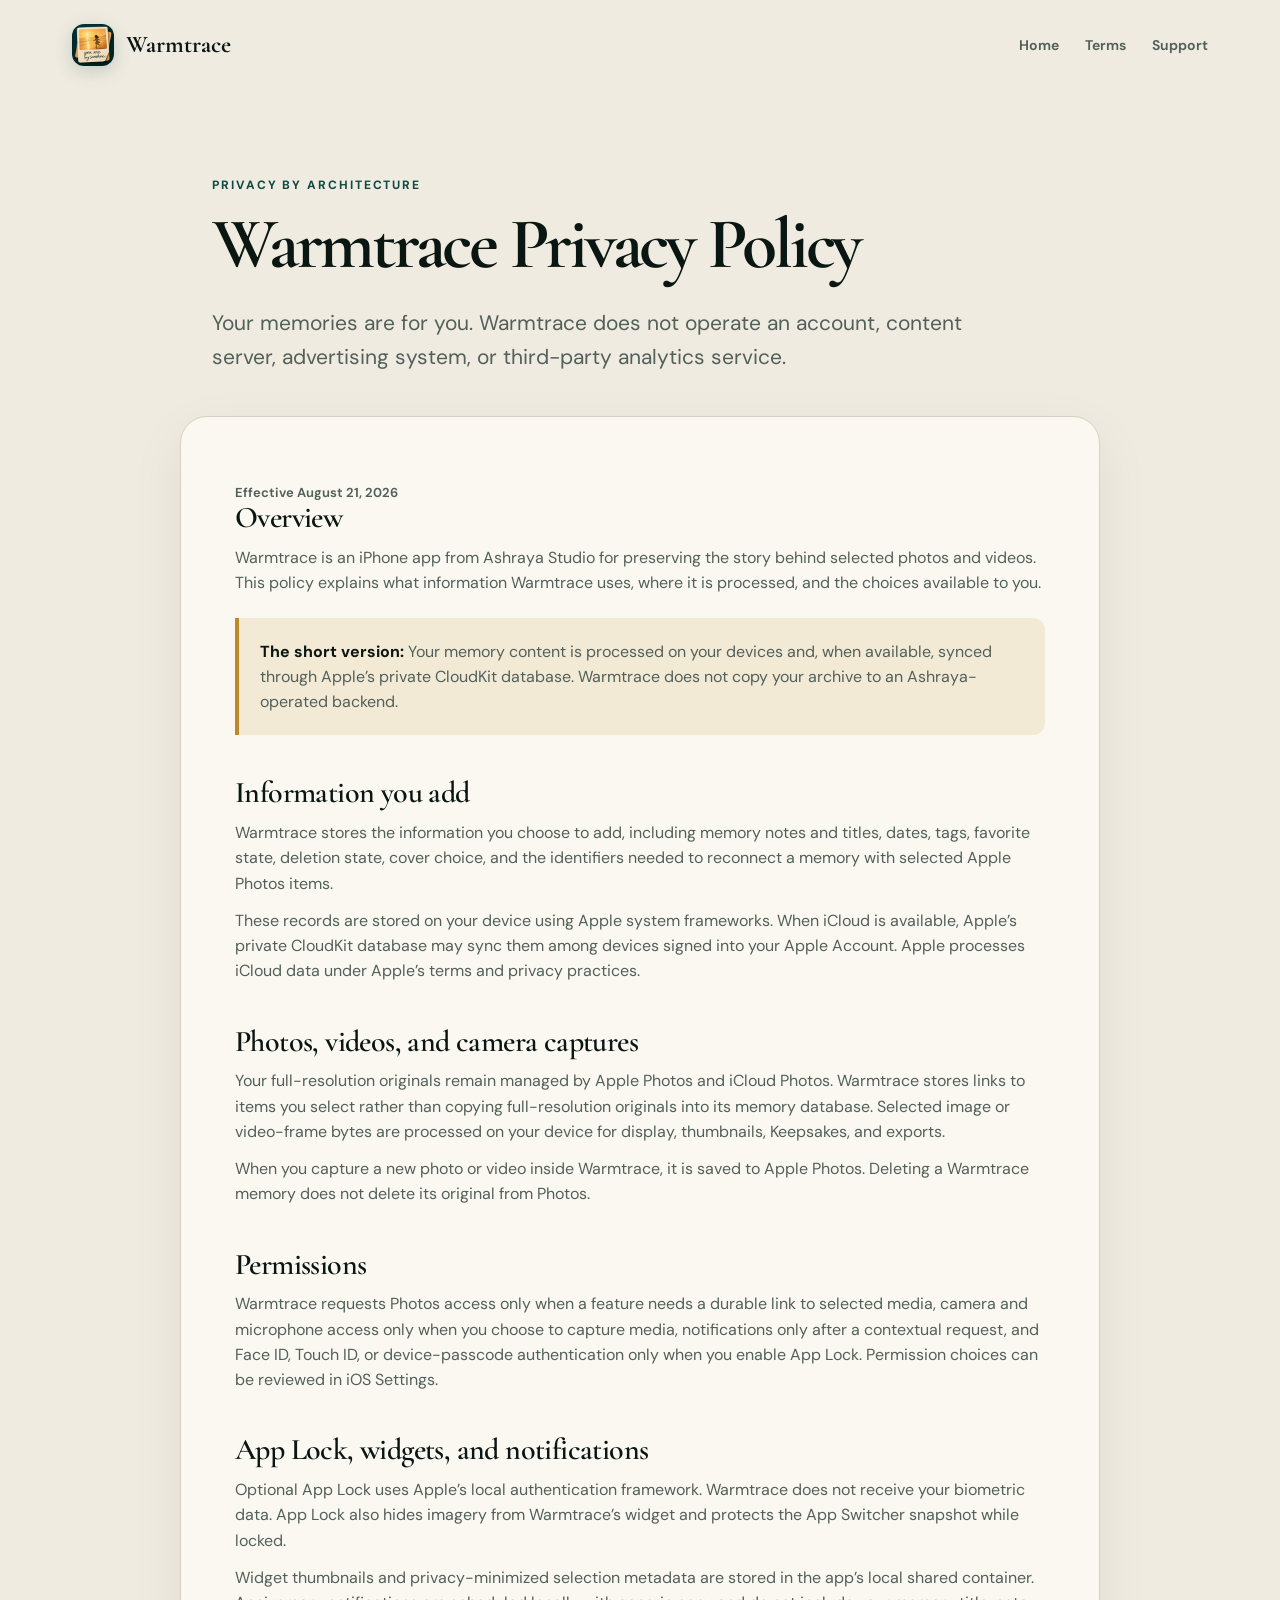
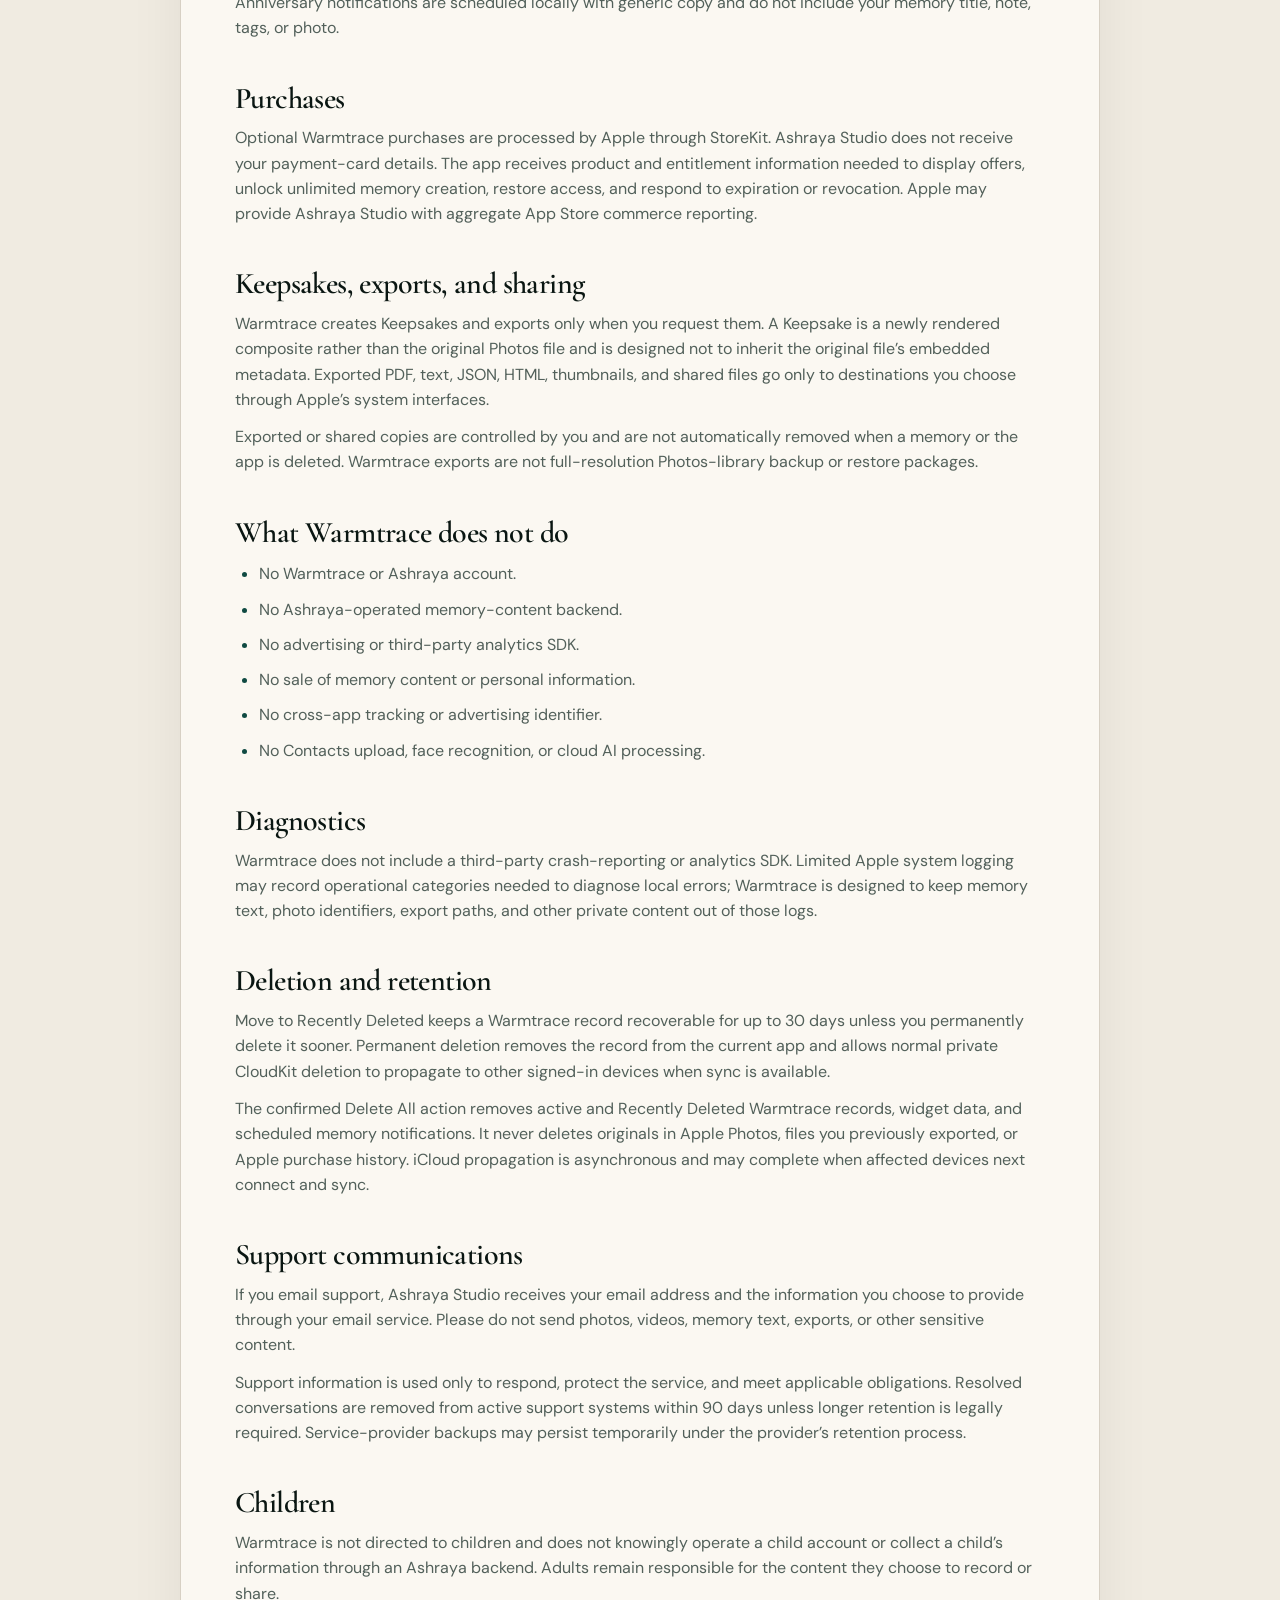
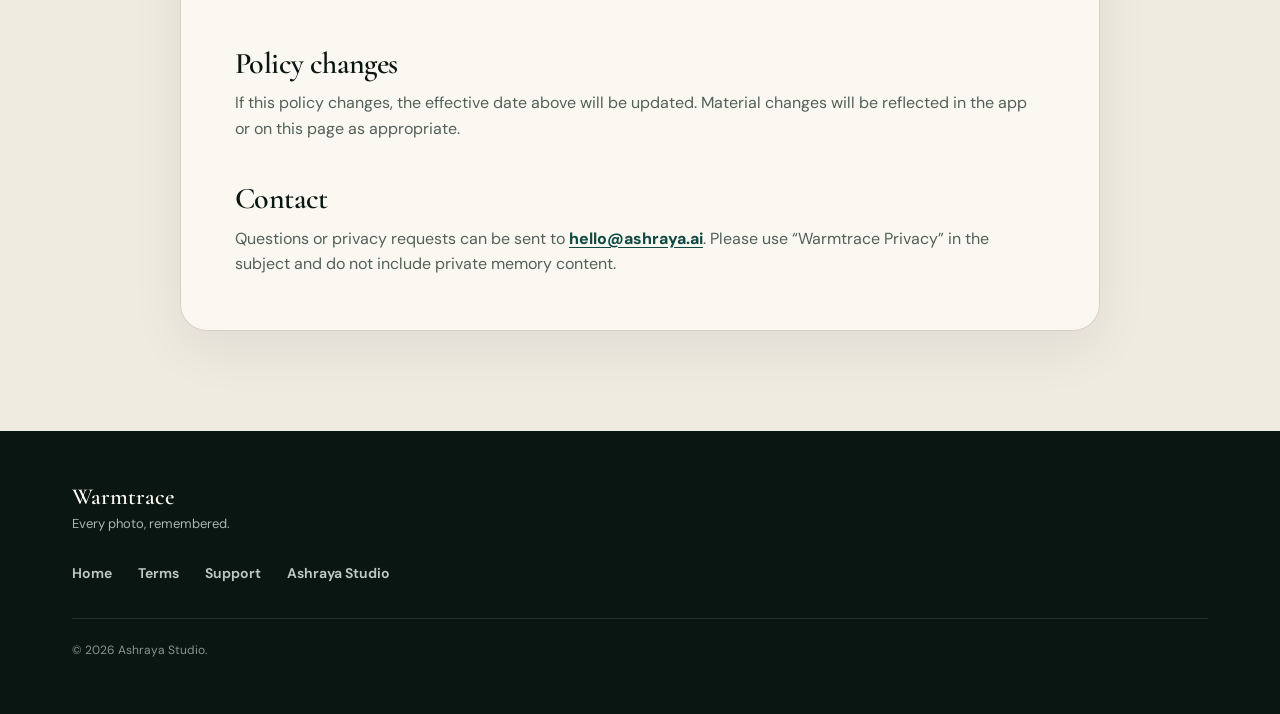
==== privacy/index.html @ 8f36c67d "Create Warmtrace public website" ====
<!doctype html>
<html lang="en">
<head>
  <meta charset="utf-8">
  <meta name="viewport" content="width=device-width, initial-scale=1">
  <title>Privacy Policy — Warmtrace</title>
  <meta name="description" content="How Warmtrace handles your photos, written memories, private iCloud sync, exports, and support requests.">
  <meta name="theme-color" content="#f0ebe1">
  <link rel="canonical" href="https://getwarmtrace.com/privacy/">
  <link rel="icon" type="image/png" sizes="32x32" href="/assets/favicon-32.png">
  <link rel="apple-touch-icon" sizes="180x180" href="/assets/apple-touch-icon.png">
  <link rel="stylesheet" href="/styles.css">
</head>
<body>
  <a class="skip-link" href="#main">Skip to content</a>
  <header class="site-header"><a class="brand" href="/" aria-label="Warmtrace home"><img src="/assets/warmtrace-icon.png" alt="" width="42" height="42"><span>Warmtrace</span></a><nav aria-label="Primary navigation"><a href="/">Home</a><a href="/terms/">Terms</a><a href="/support/">Support</a></nav></header>
  <main id="main">
    <header class="subpage-header"><p class="eyebrow">Privacy by architecture</p><h1>Warmtrace Privacy Policy</h1><p class="lede">Your memories are for you. Warmtrace does not operate an account, content server, advertising system, or third-party analytics service.</p></header>
    <article class="document">
      <p class="updated">Effective August 21, 2026</p>
      <section><h2>Overview</h2><p>Warmtrace is an iPhone app from Ashraya Studio for preserving the story behind selected photos and videos. This policy explains what information Warmtrace uses, where it is processed, and the choices available to you.</p><p class="callout"><strong>The short version:</strong> Your memory content is processed on your devices and, when available, synced through Apple’s private CloudKit database. Warmtrace does not copy your archive to an Ashraya-operated backend.</p></section>
      <section><h2>Information you add</h2><p>Warmtrace stores the information you choose to add, including memory notes and titles, dates, tags, favorite state, deletion state, cover choice, and the identifiers needed to reconnect a memory with selected Apple Photos items.</p><p>These records are stored on your device using Apple system frameworks. When iCloud is available, Apple’s private CloudKit database may sync them among devices signed into your Apple Account. Apple processes iCloud data under Apple’s terms and privacy practices.</p></section>
      <section><h2>Photos, videos, and camera captures</h2><p>Your full-resolution originals remain managed by Apple Photos and iCloud Photos. Warmtrace stores links to items you select rather than copying full-resolution originals into its memory database. Selected image or video-frame bytes are processed on your device for display, thumbnails, Keepsakes, and exports.</p><p>When you capture a new photo or video inside Warmtrace, it is saved to Apple Photos. Deleting a Warmtrace memory does not delete its original from Photos.</p></section>
      <section><h2>Permissions</h2><p>Warmtrace requests Photos access only when a feature needs a durable link to selected media, camera and microphone access only when you choose to capture media, notifications only after a contextual request, and Face ID, Touch ID, or device-passcode authentication only when you enable App Lock. Permission choices can be reviewed in iOS Settings.</p></section>
      <section><h2>App Lock, widgets, and notifications</h2><p>Optional App Lock uses Apple’s local authentication framework. Warmtrace does not receive your biometric data. App Lock also hides imagery from Warmtrace’s widget and protects the App Switcher snapshot while locked.</p><p>Widget thumbnails and privacy-minimized selection metadata are stored in the app’s local shared container. Anniversary notifications are scheduled locally with generic copy and do not include your memory title, note, tags, or photo.</p></section>
      <section><h2>Purchases</h2><p>Optional Warmtrace purchases are processed by Apple through StoreKit. Ashraya Studio does not receive your payment-card details. The app receives product and entitlement information needed to display offers, unlock unlimited memory creation, restore access, and respond to expiration or revocation. Apple may provide Ashraya Studio with aggregate App Store commerce reporting.</p></section>
      <section><h2>Keepsakes, exports, and sharing</h2><p>Warmtrace creates Keepsakes and exports only when you request them. A Keepsake is a newly rendered composite rather than the original Photos file and is designed not to inherit the original file’s embedded metadata. Exported PDF, text, JSON, HTML, thumbnails, and shared files go only to destinations you choose through Apple’s system interfaces.</p><p>Exported or shared copies are controlled by you and are not automatically removed when a memory or the app is deleted. Warmtrace exports are not full-resolution Photos-library backup or restore packages.</p></section>
      <section><h2>What Warmtrace does not do</h2><ul><li>No Warmtrace or Ashraya account.</li><li>No Ashraya-operated memory-content backend.</li><li>No advertising or third-party analytics SDK.</li><li>No sale of memory content or personal information.</li><li>No cross-app tracking or advertising identifier.</li><li>No Contacts upload, face recognition, or cloud AI processing.</li></ul></section>
      <section><h2>Diagnostics</h2><p>Warmtrace does not include a third-party crash-reporting or analytics SDK. Limited Apple system logging may record operational categories needed to diagnose local errors; Warmtrace is designed to keep memory text, photo identifiers, export paths, and other private content out of those logs.</p></section>
      <section><h2>Deletion and retention</h2><p>Move to Recently Deleted keeps a Warmtrace record recoverable for up to 30 days unless you permanently delete it sooner. Permanent deletion removes the record from the current app and allows normal private CloudKit deletion to propagate to other signed-in devices when sync is available.</p><p>The confirmed Delete All action removes active and Recently Deleted Warmtrace records, widget data, and scheduled memory notifications. It never deletes originals in Apple Photos, files you previously exported, or Apple purchase history. iCloud propagation is asynchronous and may complete when affected devices next connect and sync.</p></section>
      <section><h2>Support communications</h2><p>If you email support, Ashraya Studio receives your email address and the information you choose to provide through your email service. Please do not send photos, videos, memory text, exports, or other sensitive content.</p><p>Support information is used only to respond, protect the service, and meet applicable obligations. Resolved conversations are removed from active support systems within 90 days unless longer retention is legally required. Service-provider backups may persist temporarily under the provider’s retention process.</p></section>
      <section><h2>Children</h2><p>Warmtrace is not directed to children and does not knowingly operate a child account or collect a child’s information through an Ashraya backend. Adults remain responsible for the content they choose to record or share.</p></section>
      <section><h2>Policy changes</h2><p>If this policy changes, the effective date above will be updated. Material changes will be reflected in the app or on this page as appropriate.</p></section>
      <section><h2>Contact</h2><p>Questions or privacy requests can be sent to <a href="mailto:hello@ashraya.ai?subject=Warmtrace%20Privacy">hello@ashraya.ai</a>. Please use “Warmtrace Privacy” in the subject and do not include private memory content.</p></section>
    </article>
  </main>
  <footer><div><strong>Warmtrace</strong><span>Every photo, remembered.</span></div><nav aria-label="Footer navigation"><a href="/">Home</a><a href="/terms/">Terms</a><a href="/support/">Support</a><a href="https://ashraya.ai">Ashraya Studio</a></nav><p>© 2026 Ashraya Studio.</p></footer>
</body>
</html>
---- styles.css ----
@font-face { font-family: "Cormorant Garamond"; src: url("/assets/cormorant-garamond.ttf") format("truetype"); font-display: swap; }
@font-face { font-family: "DM Sans"; src: url("/assets/dm-sans.ttf") format("truetype"); font-display: swap; }

:root {
  --linen: #f0ebe1;
  --paper: #fbf8f2;
  --ink: #0a1612;
  --teal: #176b61;
  --teal-dark: #0f4a42;
  --sage: #b8c9be;
  --gold: #bd8a2b;
  --lavender: #756a8d;
  --muted: #52605a;
  --line: #d7d0c4;
  --shadow: 0 24px 70px rgba(10, 22, 18, .13);
}

* { box-sizing: border-box; }
html { scroll-behavior: smooth; }
body { margin: 0; background: var(--linen); color: var(--ink); font-family: "DM Sans", -apple-system, BlinkMacSystemFont, "Segoe UI", sans-serif; line-height: 1.58; -webkit-font-smoothing: antialiased; }
a { color: inherit; }
.skip-link { position: fixed; left: 16px; top: -70px; z-index: 1000; padding: 11px 16px; border: 2px solid var(--teal); border-radius: 10px; background: var(--paper); }
.skip-link:focus { top: 16px; }
:focus-visible { outline: 3px solid var(--gold); outline-offset: 4px; }

.site-header { max-width: 1200px; margin: 0 auto; padding: 24px 32px; display: flex; align-items: center; justify-content: space-between; gap: 24px; }
.brand { display: inline-flex; align-items: center; gap: 12px; font: 700 24px/1 "Cormorant Garamond", Georgia, serif; text-decoration: none; }
.brand img { border-radius: 12px; box-shadow: 0 5px 18px rgba(15, 74, 66, .2); }
.site-header nav, footer nav { display: flex; gap: 26px; align-items: center; }
.site-header nav a, footer nav a { color: var(--muted); font-size: 14px; font-weight: 650; text-decoration: none; }
.site-header nav a:hover, .site-header nav a:focus-visible, footer nav a:hover, footer nav a:focus-visible { color: var(--teal-dark); }

.hero { max-width: 1200px; min-height: 720px; margin: 0 auto; padding: 72px 32px 108px; display: grid; grid-template-columns: minmax(0, 1.02fr) minmax(400px, .98fr); align-items: center; gap: 74px; }
.eyebrow { margin: 0 0 17px; color: var(--teal-dark); font-size: 12px; font-weight: 750; letter-spacing: .16em; text-transform: uppercase; }
h1, h2, h3 { font-family: "Cormorant Garamond", Georgia, serif; }
h1 { max-width: 720px; margin: 0; color: var(--ink); font-size: clamp(52px, 7vw, 86px); font-weight: 650; line-height: .91; letter-spacing: -.045em; text-wrap: balance; }
h1 em { color: var(--teal-dark); font-weight: 500; }
.lede { max-width: 650px; margin: 30px 0 0; color: var(--muted); font-size: clamp(18px, 2vw, 21px); }
.hero-actions { margin-top: 35px; display: flex; align-items: center; flex-wrap: wrap; gap: 24px; }
.status-pill { display: inline-flex; padding: 11px 17px; border: 1px solid rgba(15, 74, 66, .25); border-radius: 999px; background: rgba(184, 201, 190, .34); color: var(--teal-dark); font-size: 13px; font-weight: 750; }
.text-link { color: var(--teal-dark); font-weight: 750; text-decoration: none; }
.text-link span { transition: margin .2s ease; }
.text-link:hover span { margin-left: 5px; }

.memory-visual { position: relative; min-height: 570px; display: grid; place-items: center; }
.trace-loop { position: absolute; width: 455px; height: 455px; border: 2px solid rgba(189, 138, 43, .64); border-radius: 49% 51% 42% 58% / 56% 43% 57% 44%; transform: rotate(-12deg); }
.trace-loop::after { content: ""; position: absolute; inset: 20px -18px -8px 18px; border: 1px solid rgba(15, 74, 66, .34); border-radius: 54% 46% 55% 45%; }
.memory-card { position: relative; width: min(430px, 94%); min-height: 420px; padding: 220px 34px 30px; border: 1px solid rgba(15, 74, 66, .22); border-radius: 28px; background: var(--paper); box-shadow: var(--shadow); transform: rotate(1.2deg); }
.memory-card h2 { margin: 3px 0 8px; color: var(--ink); font-size: 38px; line-height: 1; }
.memory-card > p:not(.memory-date) { margin: 0; color: var(--muted); font-size: 14px; }
.memory-date { margin: 0; color: var(--teal-dark); font-size: 10px; font-weight: 800; letter-spacing: .14em; }
.memory-meta { margin-top: 20px; display: flex; flex-wrap: wrap; gap: 8px; }
.memory-meta span { padding: 5px 9px; border-radius: 99px; background: rgba(184, 201, 190, .36); color: var(--teal-dark); font-size: 10px; font-weight: 700; }
.photo-print { position: absolute; z-index: 2; top: -22px; right: -16px; width: 290px; height: 230px; padding: 11px 11px 36px; border-radius: 5px; background: #fffdf8; box-shadow: 0 20px 40px rgba(10, 22, 18, .2); transform: rotate(5deg); overflow: hidden; }
.photo-sky { height: 58%; background: linear-gradient(#89b8b1, #a8c9bd); }
.photo-hills { height: 42%; background: linear-gradient(160deg, #667e68 0 24%, #d3ad72 25% 100%); }
.photo-figures { position: absolute; left: 52%; top: 46%; display: flex; gap: 17px; }
.photo-figures i { display: block; width: 9px; height: 44px; border-radius: 8px 8px 2px 2px; background: #3e5556; box-shadow: -8px 35px 0 -3px #3e5556, 8px 35px 0 -3px #3e5556; }
.photo-figures i::before { content: ""; display: block; width: 13px; height: 13px; margin: -12px 0 0 -2px; border-radius: 50%; background: #55483d; }
.photo-figures i + i { height: 39px; background: #9b6658; transform: translateY(5px); }

.trust-row { padding: 20px 32px; display: flex; justify-content: center; flex-wrap: wrap; gap: 14px 42px; border-block: 1px solid var(--line); background: rgba(251, 248, 242, .52); color: var(--teal-dark); font-size: 11px; font-weight: 800; letter-spacing: .09em; text-transform: uppercase; }
.section { max-width: 1200px; margin: 0 auto; padding: 120px 32px; }
.section-heading { max-width: 790px; }
h2 { margin: 0; color: var(--ink); font-size: clamp(40px, 5vw, 61px); font-weight: 600; line-height: .99; letter-spacing: -.035em; text-wrap: balance; }
.section-heading > p:last-child { margin: 25px 0 0; color: var(--muted); font-size: 18px; }
.steps { margin-top: 66px; display: grid; grid-template-columns: repeat(3, 1fr); gap: 22px; }
.steps article { min-height: 290px; padding: 29px; border: 1px solid var(--line); border-radius: 22px; background: var(--paper); box-shadow: 0 13px 42px rgba(10, 22, 18, .045); }
.steps article > span { display: inline-grid; width: 42px; height: 42px; place-items: center; border-radius: 50%; background: var(--teal-dark); color: var(--paper); font-size: 12px; font-weight: 800; }
.steps h3 { margin: 62px 0 9px; color: var(--ink); font-size: 26px; line-height: 1; }
.steps p { margin: 0; color: var(--muted); font-size: 15px; }

.keepsake-band { max-width: 1200px; margin: 0 auto 110px; padding: 74px; display: grid; grid-template-columns: .8fr 1.2fr; align-items: center; gap: 84px; border: 1px solid rgba(117, 106, 141, .25); border-radius: 34px; background: #e8e1ea; }
.keepsake-band > div:last-child > p:last-child { margin: 25px 0 0; color: #544f5e; font-size: 17px; }
.keepsake-print { min-height: 350px; padding: 18px; display: flex; flex-direction: column; border-radius: 11px; background: var(--paper); box-shadow: 0 23px 50px rgba(54, 45, 65, .16); transform: rotate(-3deg); }
.mini-photo { height: 245px; border-radius: 6px; background: linear-gradient(155deg, #8dbab0 0 48%, #547b68 49% 64%, #d4ad71 65% 100%); }
.keepsake-print strong { margin-top: 18px; font: 600 26px/1 "Cormorant Garamond", Georgia, serif; }
.keepsake-print span { margin-top: auto; color: var(--teal-dark); font-size: 9px; font-weight: 700; }

.privacy-band { max-width: 1200px; margin: 0 auto 90px; padding: 74px; display: grid; grid-template-columns: 1fr 1fr; gap: 82px; border-radius: 34px; background: var(--teal-dark); color: var(--paper); box-shadow: var(--shadow); }
.privacy-band .eyebrow { color: #c9ded3; }
.privacy-band h2 { color: var(--paper); }
.privacy-band > div:last-child { align-self: end; }
.privacy-band > div:last-child p { margin: 0 0 29px; color: #d4e0da; font-size: 17px; }
.button-light { display: inline-flex; padding: 12px 17px; border-radius: 10px; background: var(--paper); color: var(--teal-dark); font-size: 13px; font-weight: 800; text-decoration: none; }
.button-light:hover, .button-light:focus-visible { background: #dce9e0; }

footer { padding: 54px max(32px, calc((100vw - 1136px) / 2)); background: var(--ink); color: var(--paper); }
footer > div { display: flex; flex-direction: column; gap: 3px; }
footer > div strong { font: 600 23px/1.1 "Cormorant Garamond", Georgia, serif; }
footer > div span { color: #a9b8b0; font-size: 13px; }
footer nav { margin-top: 28px; }
footer nav a { color: #bdc8c2; }
footer > p { margin: 34px 0 0; padding-top: 22px; border-top: 1px solid rgba(255,255,255,.1); color: #85968e; font-size: 12px; }

.subpage-header { max-width: 920px; margin: 0 auto; padding: 86px 32px 42px; }
.subpage-header h1 { max-width: 870px; font-size: clamp(48px, 6vw, 72px); }
.subpage-header .lede { max-width: 750px; }
.document { max-width: 920px; margin: 0 auto 100px; padding: 54px; border: 1px solid var(--line); border-radius: 27px; background: var(--paper); box-shadow: 0 18px 55px rgba(10, 22, 18, .065); }
.document section + section { margin-top: 43px; }
.document h2 { font-size: 30px; letter-spacing: -.02em; }
.document h3 { margin: 24px 0 8px; color: var(--ink); font-size: 20px; }
.document p, .document li { color: var(--muted); }
.document p { margin: 12px 0 0; }
.document ul, .document ol { display: grid; gap: 10px; margin: 14px 0 0; padding-left: 24px; }
.document li::marker { color: var(--teal-dark); font-weight: 700; }
.document strong { color: var(--ink); }
.document a { color: var(--teal-dark); font-weight: 750; text-underline-offset: 3px; }
.callout { margin-top: 22px !important; padding: 21px; border-left: 4px solid var(--gold); border-radius: 0 12px 12px 0; background: #f3ead6; }
.support-grid { display: grid; grid-template-columns: repeat(2, 1fr); gap: 18px; }
.support-card { padding: 24px; border: 1px solid var(--line); border-radius: 18px; background: #f7f3ec; }
.support-card h2 { font-size: 24px; }
.support-card p { font-size: 14px; }
.contact-panel { margin-top: 44px; padding: 31px; border-radius: 20px; background: var(--teal-dark); color: var(--paper); }
.contact-panel h2 { color: var(--paper); }
.contact-panel p { color: #d4e0da; }
.contact-panel a { color: #ffffff; }
.updated { color: #6a766f; font-size: 13px; font-weight: 650; }

@media (max-width: 900px) {
  .site-header nav { display: none; }
  .hero { padding-top: 50px; grid-template-columns: 1fr; gap: 50px; }
  .hero-copy { text-align: center; }
  .hero-copy .lede { margin-inline: auto; }
  .hero-actions { justify-content: center; }
  .memory-visual { min-height: 540px; }
  .steps { grid-template-columns: 1fr; }
  .steps article { min-height: 0; }
  .steps h3 { margin-top: 34px; }
  .keepsake-band { margin-inline: 24px; padding: 52px 38px; grid-template-columns: 1fr; gap: 50px; }
  .keepsake-print { max-width: 360px; justify-self: center; width: 100%; }
  .privacy-band { margin-inline: 24px; padding: 48px 34px; grid-template-columns: 1fr; gap: 35px; }
}

@media (max-width: 520px) {
  .site-header { padding: 18px 20px; }
  .hero { min-height: 0; padding: 42px 20px 68px; overflow: hidden; }
  h1 { font-size: 54px; }
  .memory-visual { min-height: 485px; margin-inline: -20px; transform: scale(.88); }
  .trace-loop { width: 390px; height: 390px; }
  .photo-print { right: 4px; width: 245px; height: 205px; }
  .memory-card { padding-top: 200px; }
  .trust-row { padding-inline: 20px; }
  .section { padding: 86px 20px; }
  .keepsake-band { margin-inline: 14px; margin-bottom: 60px; padding: 40px 24px; }
  .privacy-band { margin-inline: 14px; margin-bottom: 58px; }
  footer { padding: 43px 20px; }
  footer nav { align-items: flex-start; flex-direction: column; gap: 12px; }
  .subpage-header { padding: 58px 20px 32px; }
  .document { margin: 0 14px 64px; padding: 29px 22px; }
  .support-grid { grid-template-columns: 1fr; }
}

@media (prefers-reduced-motion: reduce) {
  html { scroll-behavior: auto; }
  .text-link span { transition: none; }
}

@media (forced-colors: active) {
  .trace-loop { display: none; }
  .memory-card, .steps article, .document, .support-card { border: 1px solid CanvasText; }
}
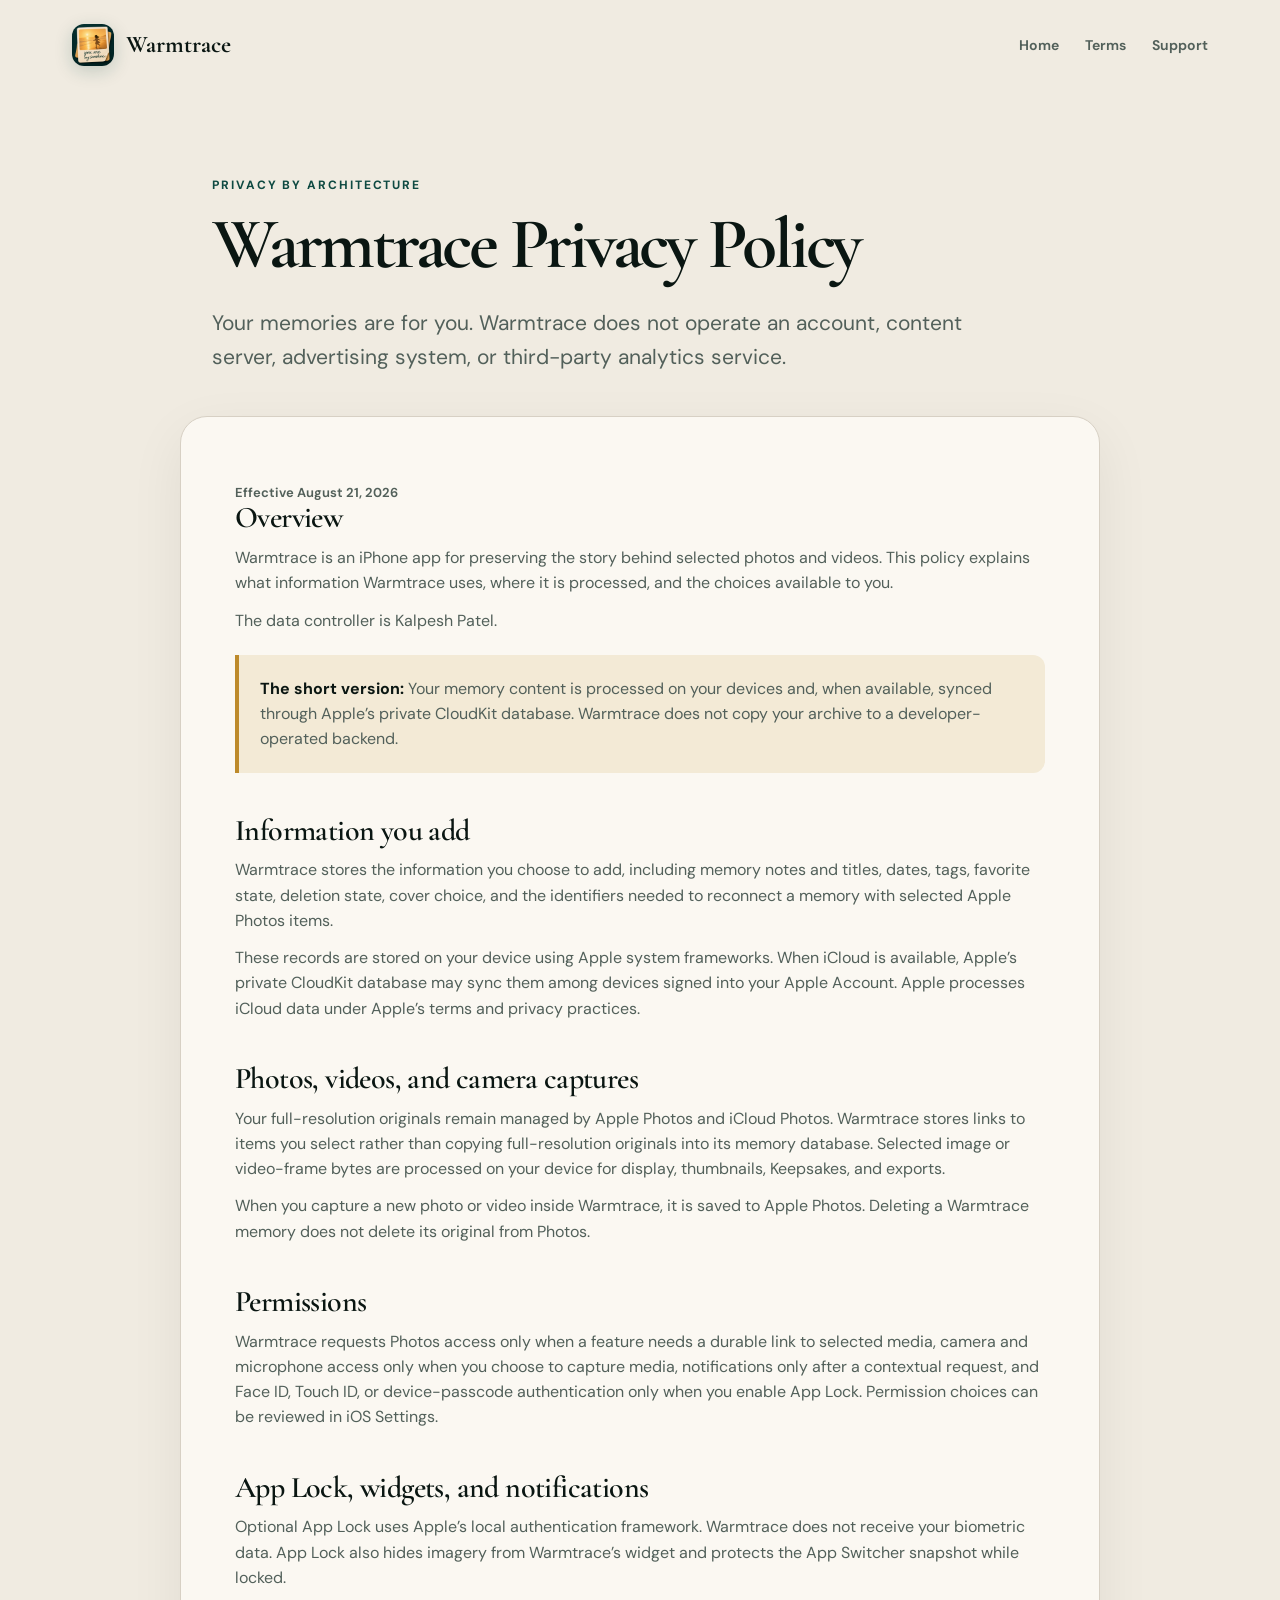
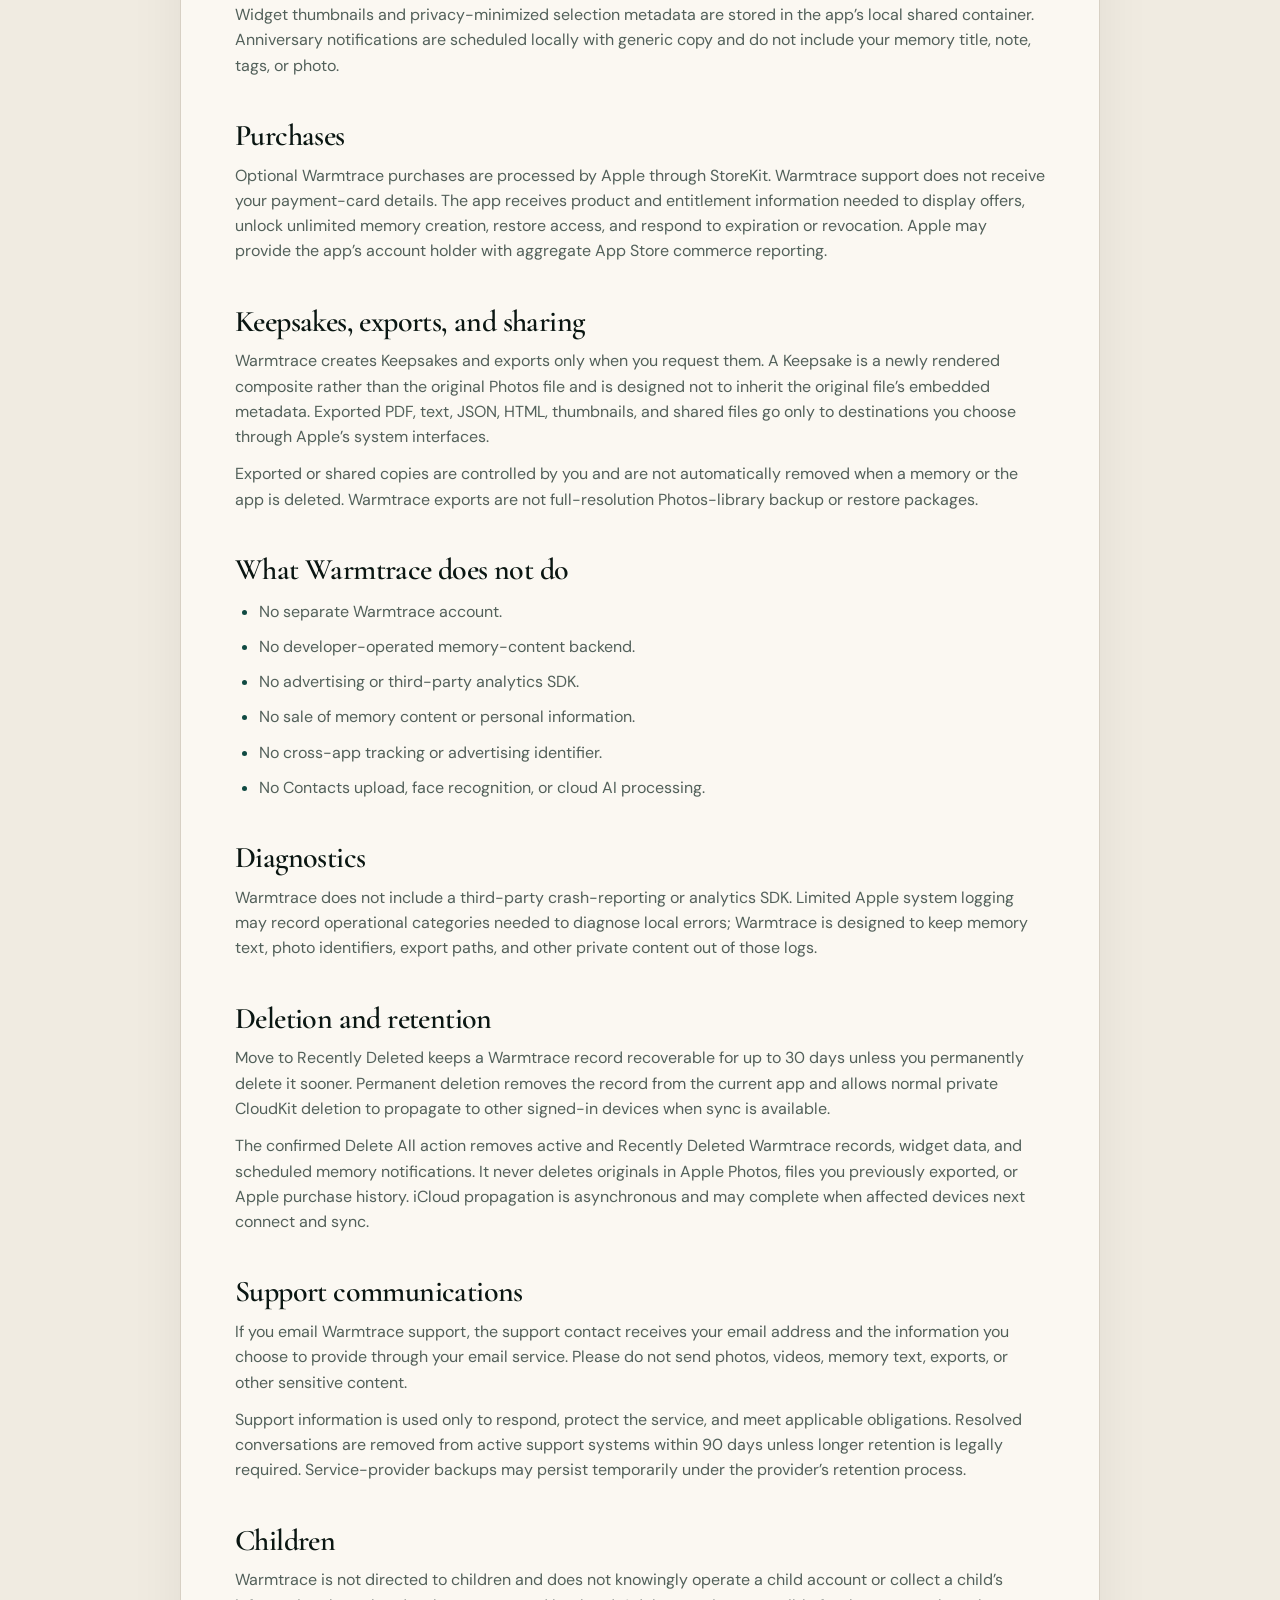
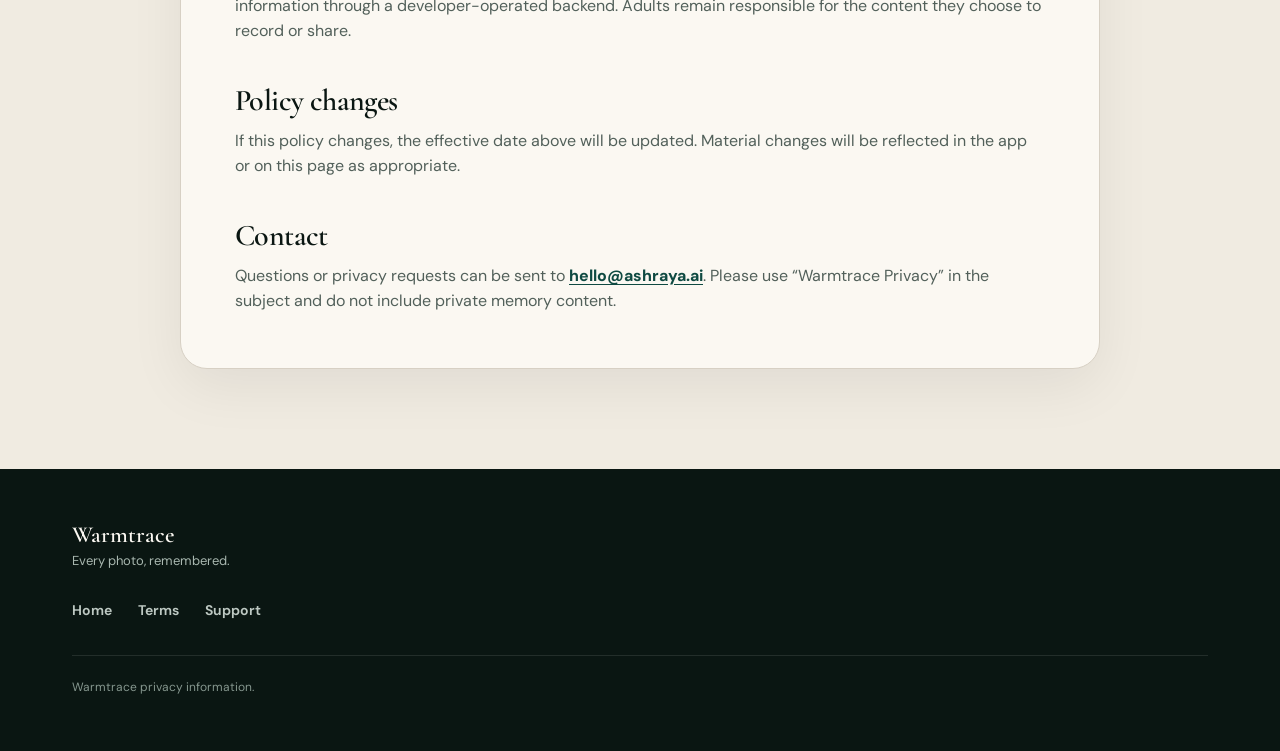
==== commit 1f643135: "Reconcile Warmtrace public operator presentation" ====
--- a/privacy/index.html
+++ b/privacy/index.html
@@ -18,22 +18,22 @@
     <header class="subpage-header"><p class="eyebrow">Privacy by architecture</p><h1>Warmtrace Privacy Policy</h1><p class="lede">Your memories are for you. Warmtrace does not operate an account, content server, advertising system, or third-party analytics service.</p></header>
     <article class="document">
       <p class="updated">Effective August 21, 2026</p>
-      <section><h2>Overview</h2><p>Warmtrace is an iPhone app from Ashraya Studio for preserving the story behind selected photos and videos. This policy explains what information Warmtrace uses, where it is processed, and the choices available to you.</p><p class="callout"><strong>The short version:</strong> Your memory content is processed on your devices and, when available, synced through Apple’s private CloudKit database. Warmtrace does not copy your archive to an Ashraya-operated backend.</p></section>
+      <section><h2>Overview</h2><p>Warmtrace is an iPhone app for preserving the story behind selected photos and videos. This policy explains what information Warmtrace uses, where it is processed, and the choices available to you.</p><p>The data controller is Kalpesh Patel.</p><p class="callout"><strong>The short version:</strong> Your memory content is processed on your devices and, when available, synced through Apple’s private CloudKit database. Warmtrace does not copy your archive to a developer-operated backend.</p></section>
       <section><h2>Information you add</h2><p>Warmtrace stores the information you choose to add, including memory notes and titles, dates, tags, favorite state, deletion state, cover choice, and the identifiers needed to reconnect a memory with selected Apple Photos items.</p><p>These records are stored on your device using Apple system frameworks. When iCloud is available, Apple’s private CloudKit database may sync them among devices signed into your Apple Account. Apple processes iCloud data under Apple’s terms and privacy practices.</p></section>
       <section><h2>Photos, videos, and camera captures</h2><p>Your full-resolution originals remain managed by Apple Photos and iCloud Photos. Warmtrace stores links to items you select rather than copying full-resolution originals into its memory database. Selected image or video-frame bytes are processed on your device for display, thumbnails, Keepsakes, and exports.</p><p>When you capture a new photo or video inside Warmtrace, it is saved to Apple Photos. Deleting a Warmtrace memory does not delete its original from Photos.</p></section>
       <section><h2>Permissions</h2><p>Warmtrace requests Photos access only when a feature needs a durable link to selected media, camera and microphone access only when you choose to capture media, notifications only after a contextual request, and Face ID, Touch ID, or device-passcode authentication only when you enable App Lock. Permission choices can be reviewed in iOS Settings.</p></section>
       <section><h2>App Lock, widgets, and notifications</h2><p>Optional App Lock uses Apple’s local authentication framework. Warmtrace does not receive your biometric data. App Lock also hides imagery from Warmtrace’s widget and protects the App Switcher snapshot while locked.</p><p>Widget thumbnails and privacy-minimized selection metadata are stored in the app’s local shared container. Anniversary notifications are scheduled locally with generic copy and do not include your memory title, note, tags, or photo.</p></section>
-      <section><h2>Purchases</h2><p>Optional Warmtrace purchases are processed by Apple through StoreKit. Ashraya Studio does not receive your payment-card details. The app receives product and entitlement information needed to display offers, unlock unlimited memory creation, restore access, and respond to expiration or revocation. Apple may provide Ashraya Studio with aggregate App Store commerce reporting.</p></section>
+      <section><h2>Purchases</h2><p>Optional Warmtrace purchases are processed by Apple through StoreKit. Warmtrace support does not receive your payment-card details. The app receives product and entitlement information needed to display offers, unlock unlimited memory creation, restore access, and respond to expiration or revocation. Apple may provide the app’s account holder with aggregate App Store commerce reporting.</p></section>
       <section><h2>Keepsakes, exports, and sharing</h2><p>Warmtrace creates Keepsakes and exports only when you request them. A Keepsake is a newly rendered composite rather than the original Photos file and is designed not to inherit the original file’s embedded metadata. Exported PDF, text, JSON, HTML, thumbnails, and shared files go only to destinations you choose through Apple’s system interfaces.</p><p>Exported or shared copies are controlled by you and are not automatically removed when a memory or the app is deleted. Warmtrace exports are not full-resolution Photos-library backup or restore packages.</p></section>
-      <section><h2>What Warmtrace does not do</h2><ul><li>No Warmtrace or Ashraya account.</li><li>No Ashraya-operated memory-content backend.</li><li>No advertising or third-party analytics SDK.</li><li>No sale of memory content or personal information.</li><li>No cross-app tracking or advertising identifier.</li><li>No Contacts upload, face recognition, or cloud AI processing.</li></ul></section>
+      <section><h2>What Warmtrace does not do</h2><ul><li>No separate Warmtrace account.</li><li>No developer-operated memory-content backend.</li><li>No advertising or third-party analytics SDK.</li><li>No sale of memory content or personal information.</li><li>No cross-app tracking or advertising identifier.</li><li>No Contacts upload, face recognition, or cloud AI processing.</li></ul></section>
       <section><h2>Diagnostics</h2><p>Warmtrace does not include a third-party crash-reporting or analytics SDK. Limited Apple system logging may record operational categories needed to diagnose local errors; Warmtrace is designed to keep memory text, photo identifiers, export paths, and other private content out of those logs.</p></section>
       <section><h2>Deletion and retention</h2><p>Move to Recently Deleted keeps a Warmtrace record recoverable for up to 30 days unless you permanently delete it sooner. Permanent deletion removes the record from the current app and allows normal private CloudKit deletion to propagate to other signed-in devices when sync is available.</p><p>The confirmed Delete All action removes active and Recently Deleted Warmtrace records, widget data, and scheduled memory notifications. It never deletes originals in Apple Photos, files you previously exported, or Apple purchase history. iCloud propagation is asynchronous and may complete when affected devices next connect and sync.</p></section>
-      <section><h2>Support communications</h2><p>If you email support, Ashraya Studio receives your email address and the information you choose to provide through your email service. Please do not send photos, videos, memory text, exports, or other sensitive content.</p><p>Support information is used only to respond, protect the service, and meet applicable obligations. Resolved conversations are removed from active support systems within 90 days unless longer retention is legally required. Service-provider backups may persist temporarily under the provider’s retention process.</p></section>
-      <section><h2>Children</h2><p>Warmtrace is not directed to children and does not knowingly operate a child account or collect a child’s information through an Ashraya backend. Adults remain responsible for the content they choose to record or share.</p></section>
+      <section><h2>Support communications</h2><p>If you email Warmtrace support, the support contact receives your email address and the information you choose to provide through your email service. Please do not send photos, videos, memory text, exports, or other sensitive content.</p><p>Support information is used only to respond, protect the service, and meet applicable obligations. Resolved conversations are removed from active support systems within 90 days unless longer retention is legally required. Service-provider backups may persist temporarily under the provider’s retention process.</p></section>
+      <section><h2>Children</h2><p>Warmtrace is not directed to children and does not knowingly operate a child account or collect a child’s information through a developer-operated backend. Adults remain responsible for the content they choose to record or share.</p></section>
       <section><h2>Policy changes</h2><p>If this policy changes, the effective date above will be updated. Material changes will be reflected in the app or on this page as appropriate.</p></section>
       <section><h2>Contact</h2><p>Questions or privacy requests can be sent to <a href="mailto:hello@ashraya.ai?subject=Warmtrace%20Privacy">hello@ashraya.ai</a>. Please use “Warmtrace Privacy” in the subject and do not include private memory content.</p></section>
     </article>
   </main>
-  <footer><div><strong>Warmtrace</strong><span>Every photo, remembered.</span></div><nav aria-label="Footer navigation"><a href="/">Home</a><a href="/terms/">Terms</a><a href="/support/">Support</a><a href="https://ashraya.ai">Ashraya Studio</a></nav><p>© 2026 Ashraya Studio.</p></footer>
+  <footer><div><strong>Warmtrace</strong><span>Every photo, remembered.</span></div><nav aria-label="Footer navigation"><a href="/">Home</a><a href="/terms/">Terms</a><a href="/support/">Support</a></nav><p>Warmtrace privacy information.</p></footer>
 </body>
 </html>
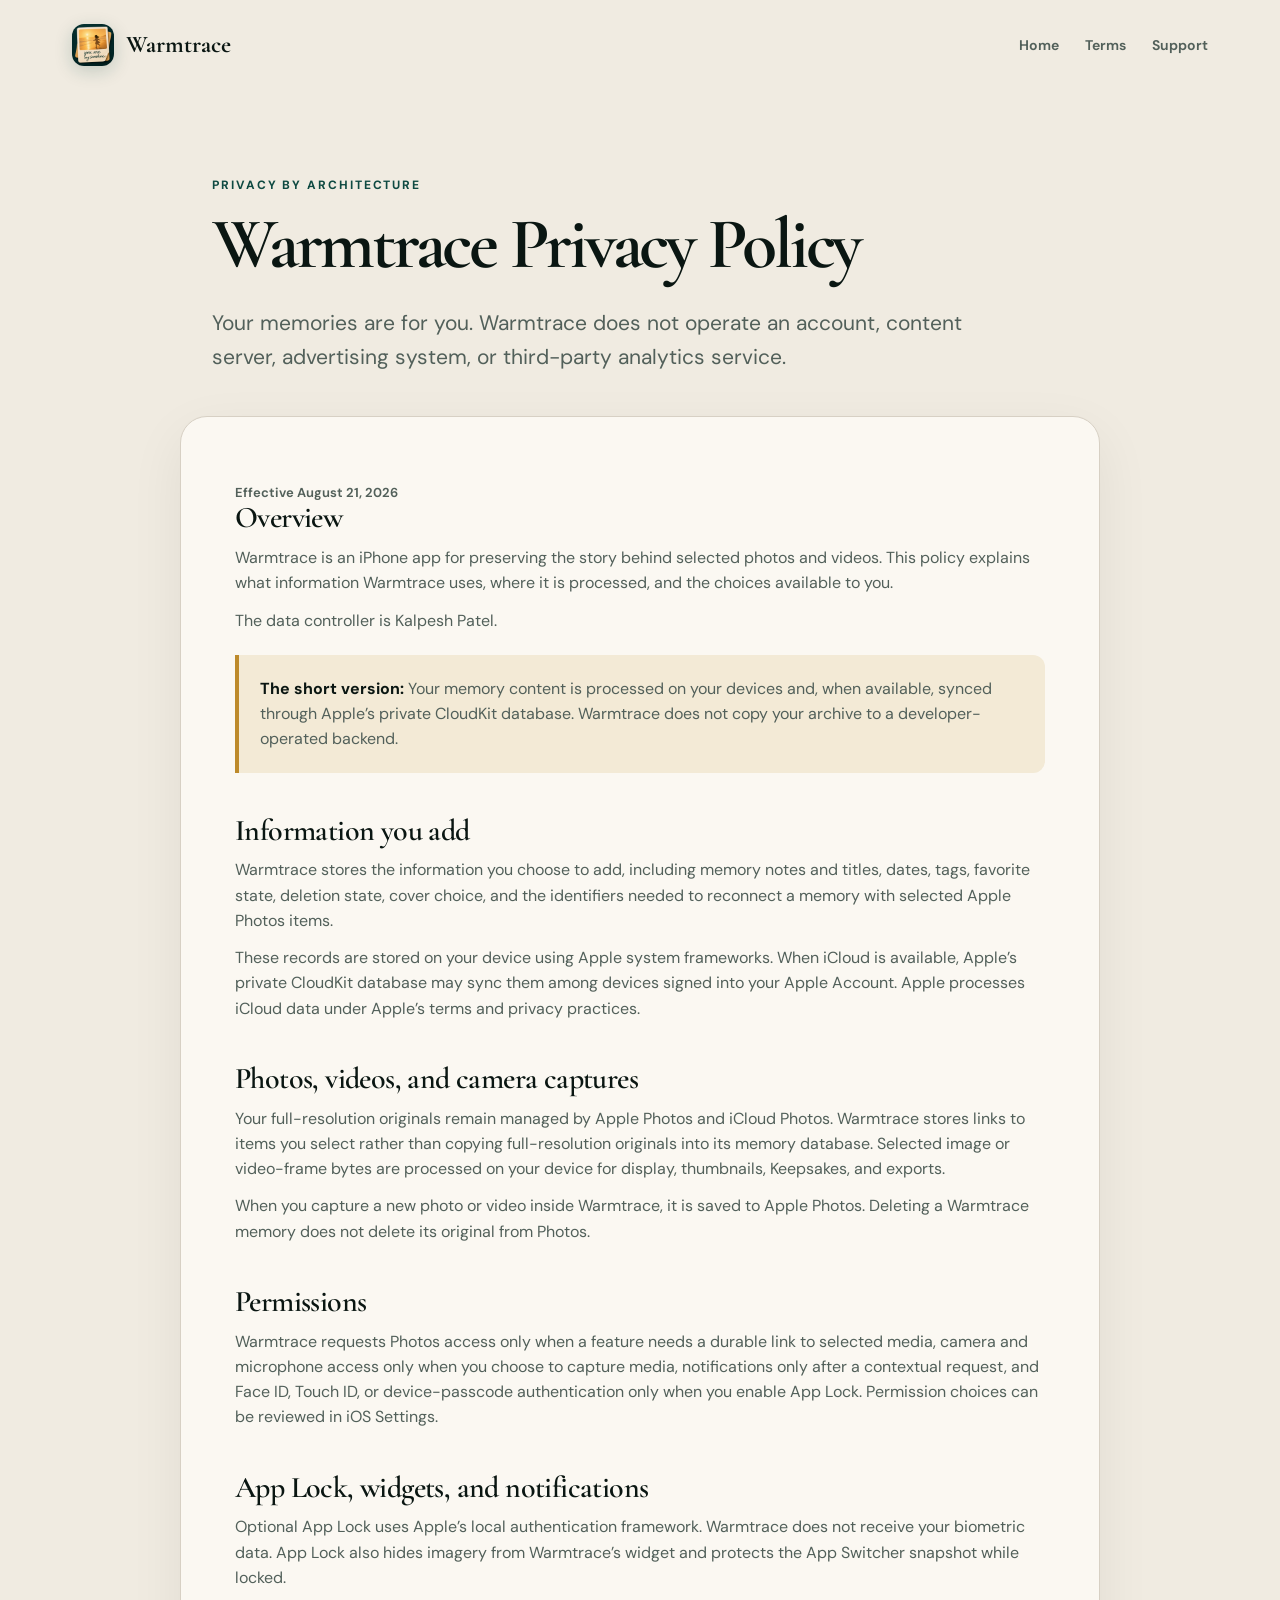
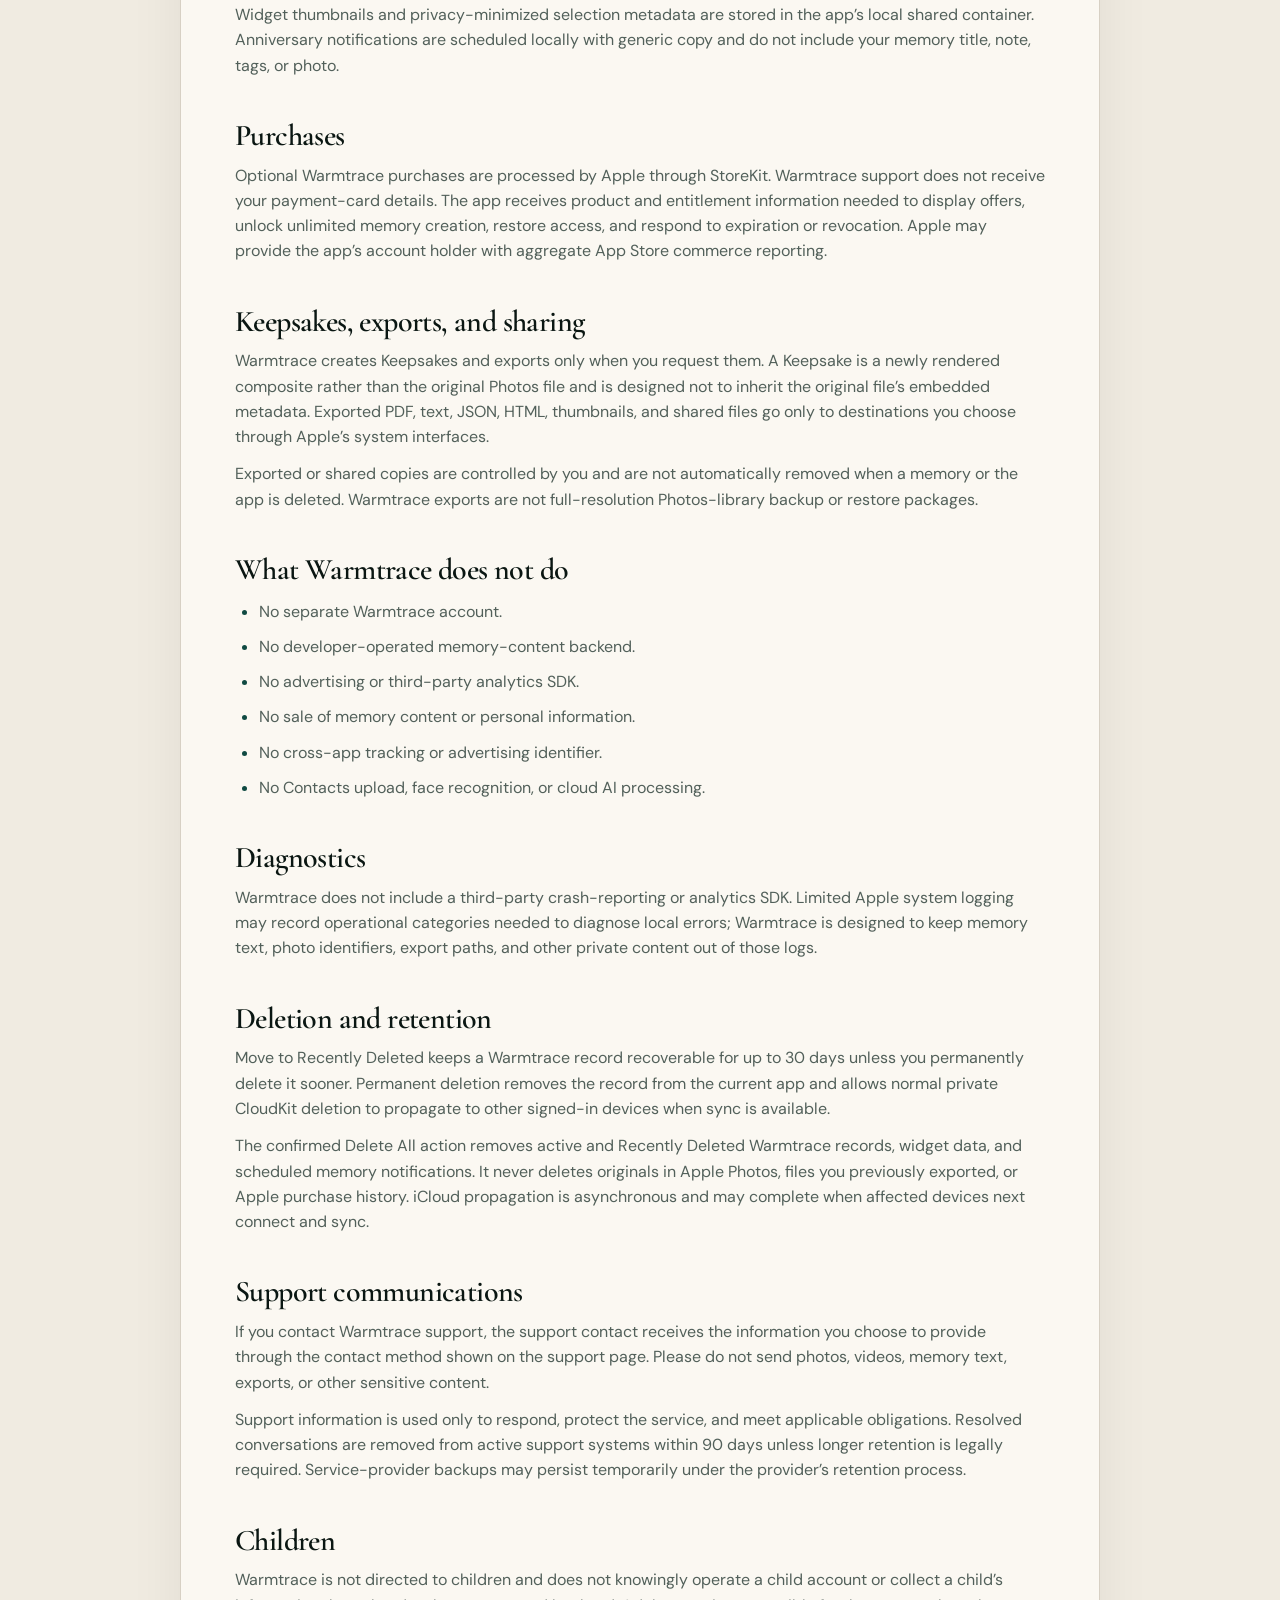
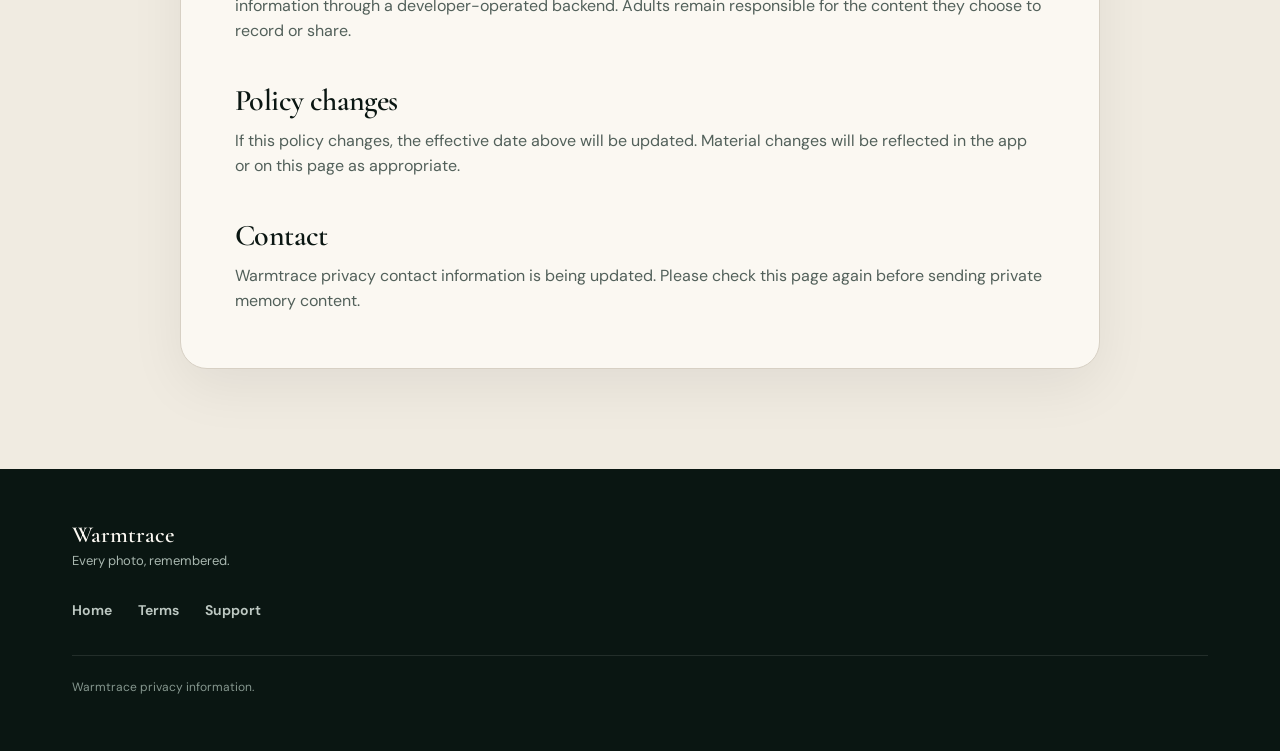
==== commit 8bc420d8: "Remove legacy public contact address" ====
--- a/privacy/index.html
+++ b/privacy/index.html
@@ -28,10 +28,10 @@
       <section><h2>What Warmtrace does not do</h2><ul><li>No separate Warmtrace account.</li><li>No developer-operated memory-content backend.</li><li>No advertising or third-party analytics SDK.</li><li>No sale of memory content or personal information.</li><li>No cross-app tracking or advertising identifier.</li><li>No Contacts upload, face recognition, or cloud AI processing.</li></ul></section>
       <section><h2>Diagnostics</h2><p>Warmtrace does not include a third-party crash-reporting or analytics SDK. Limited Apple system logging may record operational categories needed to diagnose local errors; Warmtrace is designed to keep memory text, photo identifiers, export paths, and other private content out of those logs.</p></section>
       <section><h2>Deletion and retention</h2><p>Move to Recently Deleted keeps a Warmtrace record recoverable for up to 30 days unless you permanently delete it sooner. Permanent deletion removes the record from the current app and allows normal private CloudKit deletion to propagate to other signed-in devices when sync is available.</p><p>The confirmed Delete All action removes active and Recently Deleted Warmtrace records, widget data, and scheduled memory notifications. It never deletes originals in Apple Photos, files you previously exported, or Apple purchase history. iCloud propagation is asynchronous and may complete when affected devices next connect and sync.</p></section>
-      <section><h2>Support communications</h2><p>If you email Warmtrace support, the support contact receives your email address and the information you choose to provide through your email service. Please do not send photos, videos, memory text, exports, or other sensitive content.</p><p>Support information is used only to respond, protect the service, and meet applicable obligations. Resolved conversations are removed from active support systems within 90 days unless longer retention is legally required. Service-provider backups may persist temporarily under the provider’s retention process.</p></section>
+      <section><h2>Support communications</h2><p>If you contact Warmtrace support, the support contact receives the information you choose to provide through the contact method shown on the support page. Please do not send photos, videos, memory text, exports, or other sensitive content.</p><p>Support information is used only to respond, protect the service, and meet applicable obligations. Resolved conversations are removed from active support systems within 90 days unless longer retention is legally required. Service-provider backups may persist temporarily under the provider’s retention process.</p></section>
       <section><h2>Children</h2><p>Warmtrace is not directed to children and does not knowingly operate a child account or collect a child’s information through a developer-operated backend. Adults remain responsible for the content they choose to record or share.</p></section>
       <section><h2>Policy changes</h2><p>If this policy changes, the effective date above will be updated. Material changes will be reflected in the app or on this page as appropriate.</p></section>
-      <section><h2>Contact</h2><p>Questions or privacy requests can be sent to <a href="mailto:hello@ashraya.ai?subject=Warmtrace%20Privacy">hello@ashraya.ai</a>. Please use “Warmtrace Privacy” in the subject and do not include private memory content.</p></section>
+      <section><h2>Contact</h2><p>Warmtrace privacy contact information is being updated. Please check this page again before sending private memory content.</p></section>
     </article>
   </main>
   <footer><div><strong>Warmtrace</strong><span>Every photo, remembered.</span></div><nav aria-label="Footer navigation"><a href="/">Home</a><a href="/terms/">Terms</a><a href="/support/">Support</a></nav><p>Warmtrace privacy information.</p></footer>
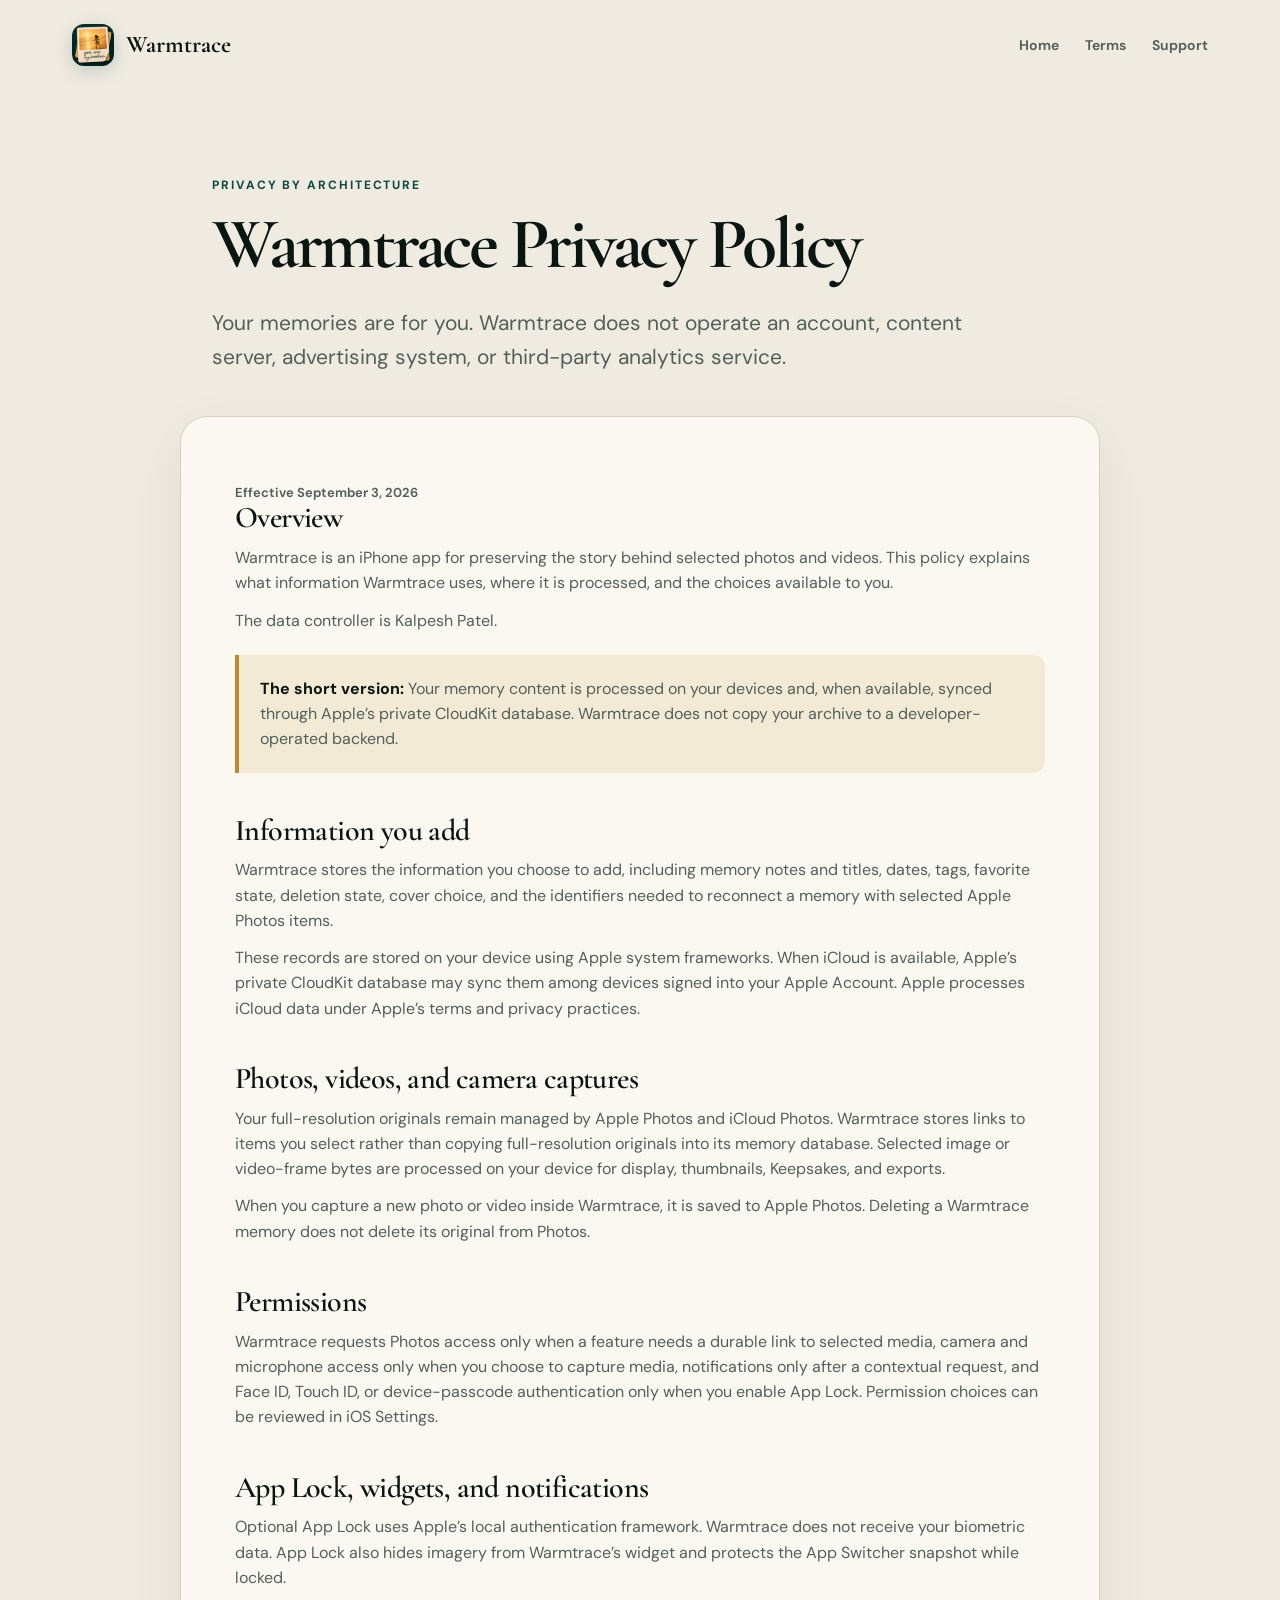
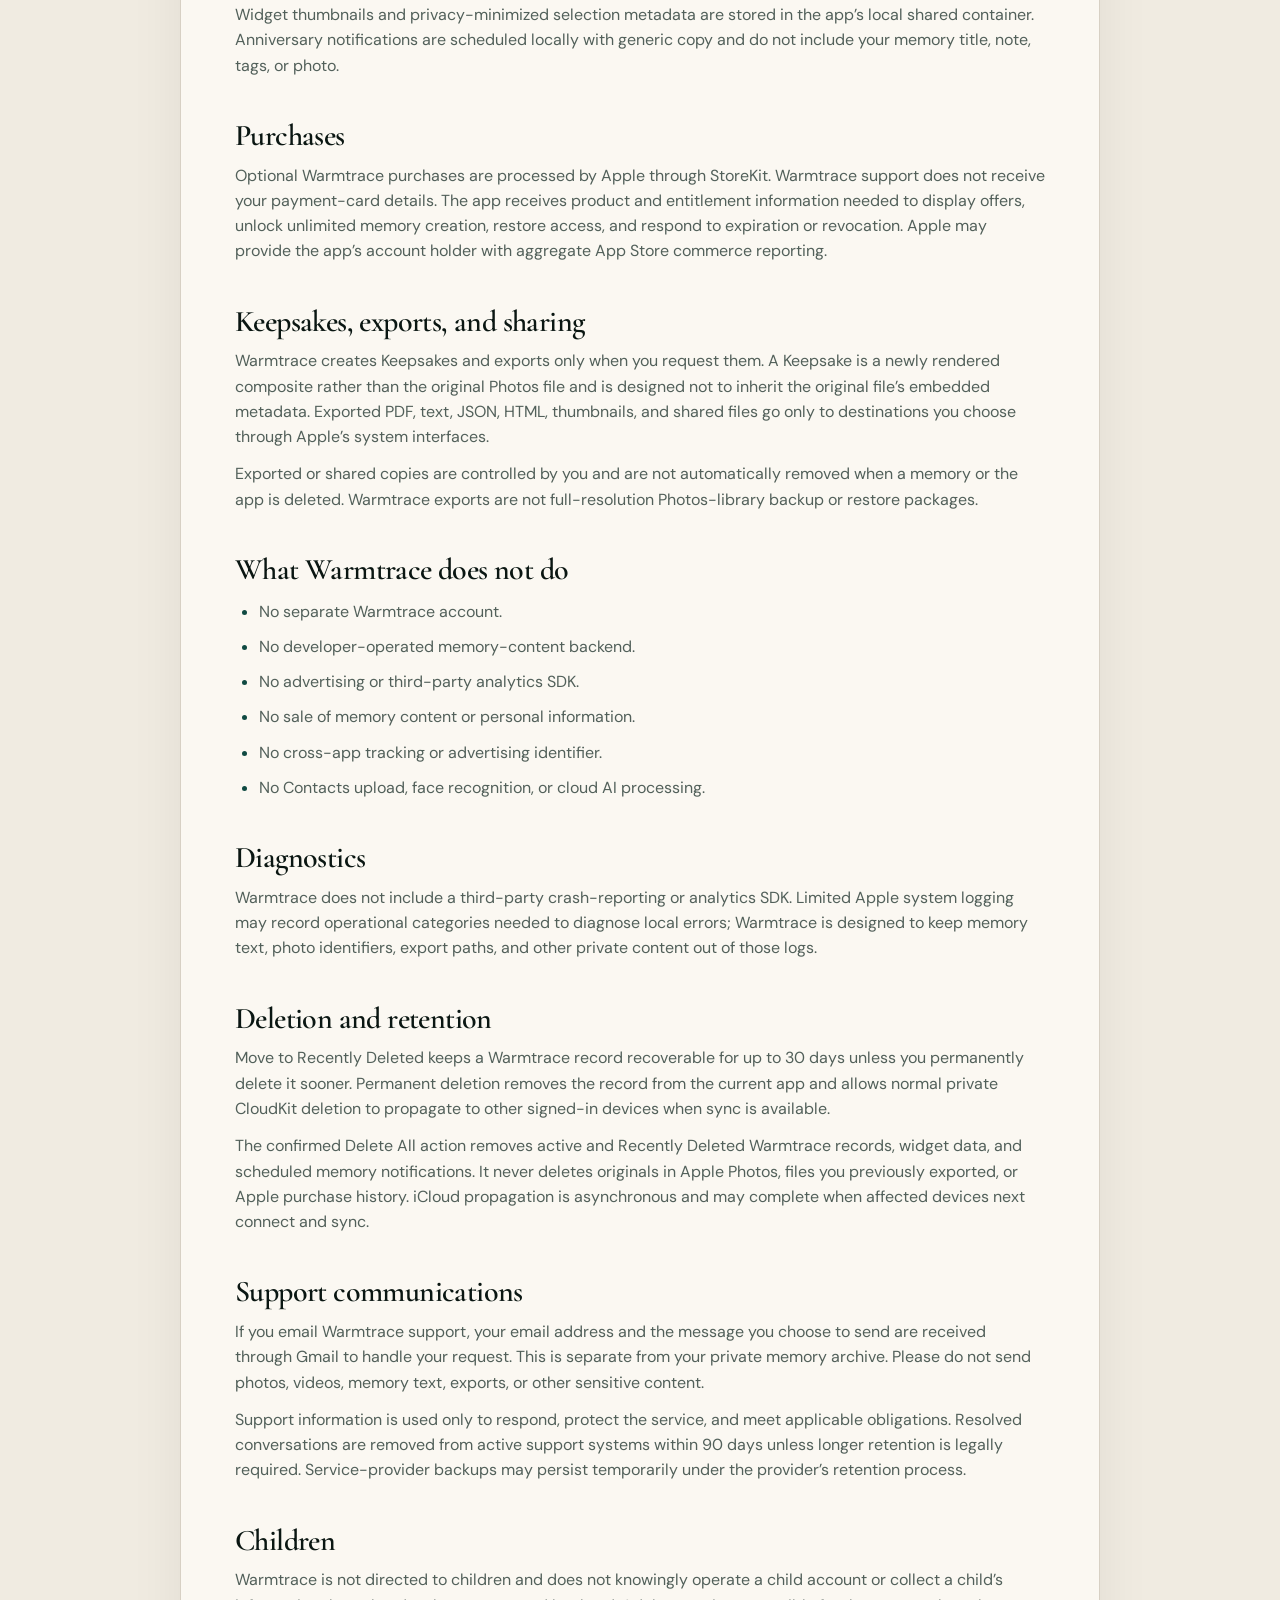
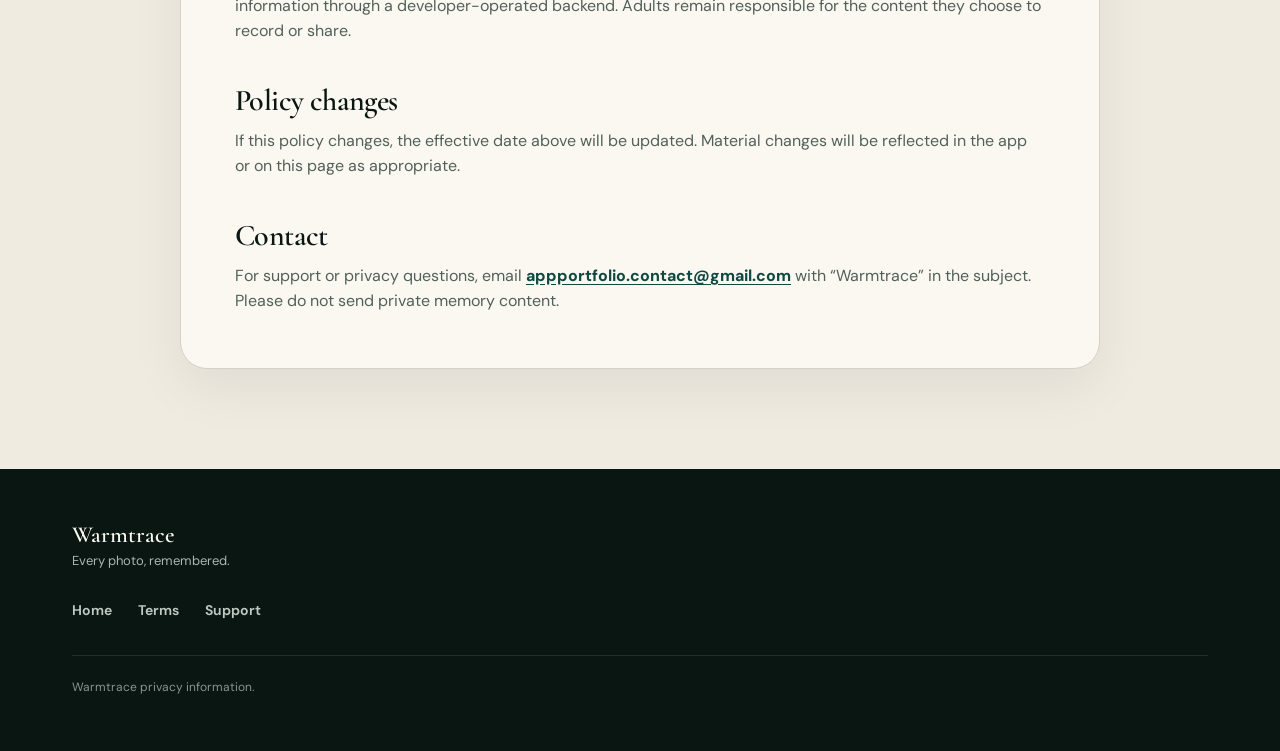
==== commit ffd2fd6e: "Publish shared support contact" ====
--- a/privacy/index.html
+++ b/privacy/index.html
@@ -17,7 +17,7 @@
   <main id="main">
     <header class="subpage-header"><p class="eyebrow">Privacy by architecture</p><h1>Warmtrace Privacy Policy</h1><p class="lede">Your memories are for you. Warmtrace does not operate an account, content server, advertising system, or third-party analytics service.</p></header>
     <article class="document">
-      <p class="updated">Effective August 21, 2026</p>
+      <p class="updated">Effective September 3, 2026</p>
       <section><h2>Overview</h2><p>Warmtrace is an iPhone app for preserving the story behind selected photos and videos. This policy explains what information Warmtrace uses, where it is processed, and the choices available to you.</p><p>The data controller is Kalpesh Patel.</p><p class="callout"><strong>The short version:</strong> Your memory content is processed on your devices and, when available, synced through Apple’s private CloudKit database. Warmtrace does not copy your archive to a developer-operated backend.</p></section>
       <section><h2>Information you add</h2><p>Warmtrace stores the information you choose to add, including memory notes and titles, dates, tags, favorite state, deletion state, cover choice, and the identifiers needed to reconnect a memory with selected Apple Photos items.</p><p>These records are stored on your device using Apple system frameworks. When iCloud is available, Apple’s private CloudKit database may sync them among devices signed into your Apple Account. Apple processes iCloud data under Apple’s terms and privacy practices.</p></section>
       <section><h2>Photos, videos, and camera captures</h2><p>Your full-resolution originals remain managed by Apple Photos and iCloud Photos. Warmtrace stores links to items you select rather than copying full-resolution originals into its memory database. Selected image or video-frame bytes are processed on your device for display, thumbnails, Keepsakes, and exports.</p><p>When you capture a new photo or video inside Warmtrace, it is saved to Apple Photos. Deleting a Warmtrace memory does not delete its original from Photos.</p></section>
@@ -28,10 +28,10 @@
       <section><h2>What Warmtrace does not do</h2><ul><li>No separate Warmtrace account.</li><li>No developer-operated memory-content backend.</li><li>No advertising or third-party analytics SDK.</li><li>No sale of memory content or personal information.</li><li>No cross-app tracking or advertising identifier.</li><li>No Contacts upload, face recognition, or cloud AI processing.</li></ul></section>
       <section><h2>Diagnostics</h2><p>Warmtrace does not include a third-party crash-reporting or analytics SDK. Limited Apple system logging may record operational categories needed to diagnose local errors; Warmtrace is designed to keep memory text, photo identifiers, export paths, and other private content out of those logs.</p></section>
       <section><h2>Deletion and retention</h2><p>Move to Recently Deleted keeps a Warmtrace record recoverable for up to 30 days unless you permanently delete it sooner. Permanent deletion removes the record from the current app and allows normal private CloudKit deletion to propagate to other signed-in devices when sync is available.</p><p>The confirmed Delete All action removes active and Recently Deleted Warmtrace records, widget data, and scheduled memory notifications. It never deletes originals in Apple Photos, files you previously exported, or Apple purchase history. iCloud propagation is asynchronous and may complete when affected devices next connect and sync.</p></section>
-      <section><h2>Support communications</h2><p>If you contact Warmtrace support, the support contact receives the information you choose to provide through the contact method shown on the support page. Please do not send photos, videos, memory text, exports, or other sensitive content.</p><p>Support information is used only to respond, protect the service, and meet applicable obligations. Resolved conversations are removed from active support systems within 90 days unless longer retention is legally required. Service-provider backups may persist temporarily under the provider’s retention process.</p></section>
+      <section><h2>Support communications</h2><p>If you email Warmtrace support, your email address and the message you choose to send are received through Gmail to handle your request. This is separate from your private memory archive. Please do not send photos, videos, memory text, exports, or other sensitive content.</p><p>Support information is used only to respond, protect the service, and meet applicable obligations. Resolved conversations are removed from active support systems within 90 days unless longer retention is legally required. Service-provider backups may persist temporarily under the provider’s retention process.</p></section>
       <section><h2>Children</h2><p>Warmtrace is not directed to children and does not knowingly operate a child account or collect a child’s information through a developer-operated backend. Adults remain responsible for the content they choose to record or share.</p></section>
       <section><h2>Policy changes</h2><p>If this policy changes, the effective date above will be updated. Material changes will be reflected in the app or on this page as appropriate.</p></section>
-      <section><h2>Contact</h2><p>Warmtrace privacy contact information is being updated. Please check this page again before sending private memory content.</p></section>
+      <section><h2>Contact</h2><p>For support or privacy questions, email <a href="mailto:appportfolio.contact@gmail.com?subject=Warmtrace%20privacy">appportfolio.contact@gmail.com</a> with “Warmtrace” in the subject. Please do not send private memory content.</p></section>
     </article>
   </main>
   <footer><div><strong>Warmtrace</strong><span>Every photo, remembered.</span></div><nav aria-label="Footer navigation"><a href="/">Home</a><a href="/terms/">Terms</a><a href="/support/">Support</a></nav><p>Warmtrace privacy information.</p></footer>
--- a/styles.css
+++ b/styles.css
@@ -19,6 +19,7 @@
 html { scroll-behavior: smooth; }
 body { margin: 0; background: var(--linen); color: var(--ink); font-family: "DM Sans", -apple-system, BlinkMacSystemFont, "Segoe UI", sans-serif; line-height: 1.58; -webkit-font-smoothing: antialiased; }
 a { color: inherit; }
+a[href^="mailto:"] { overflow-wrap: anywhere; }
 .skip-link { position: fixed; left: 16px; top: -70px; z-index: 1000; padding: 11px 16px; border: 2px solid var(--teal); border-radius: 10px; background: var(--paper); }
 .skip-link:focus { top: 16px; }
 :focus-visible { outline: 3px solid var(--gold); outline-offset: 4px; }
